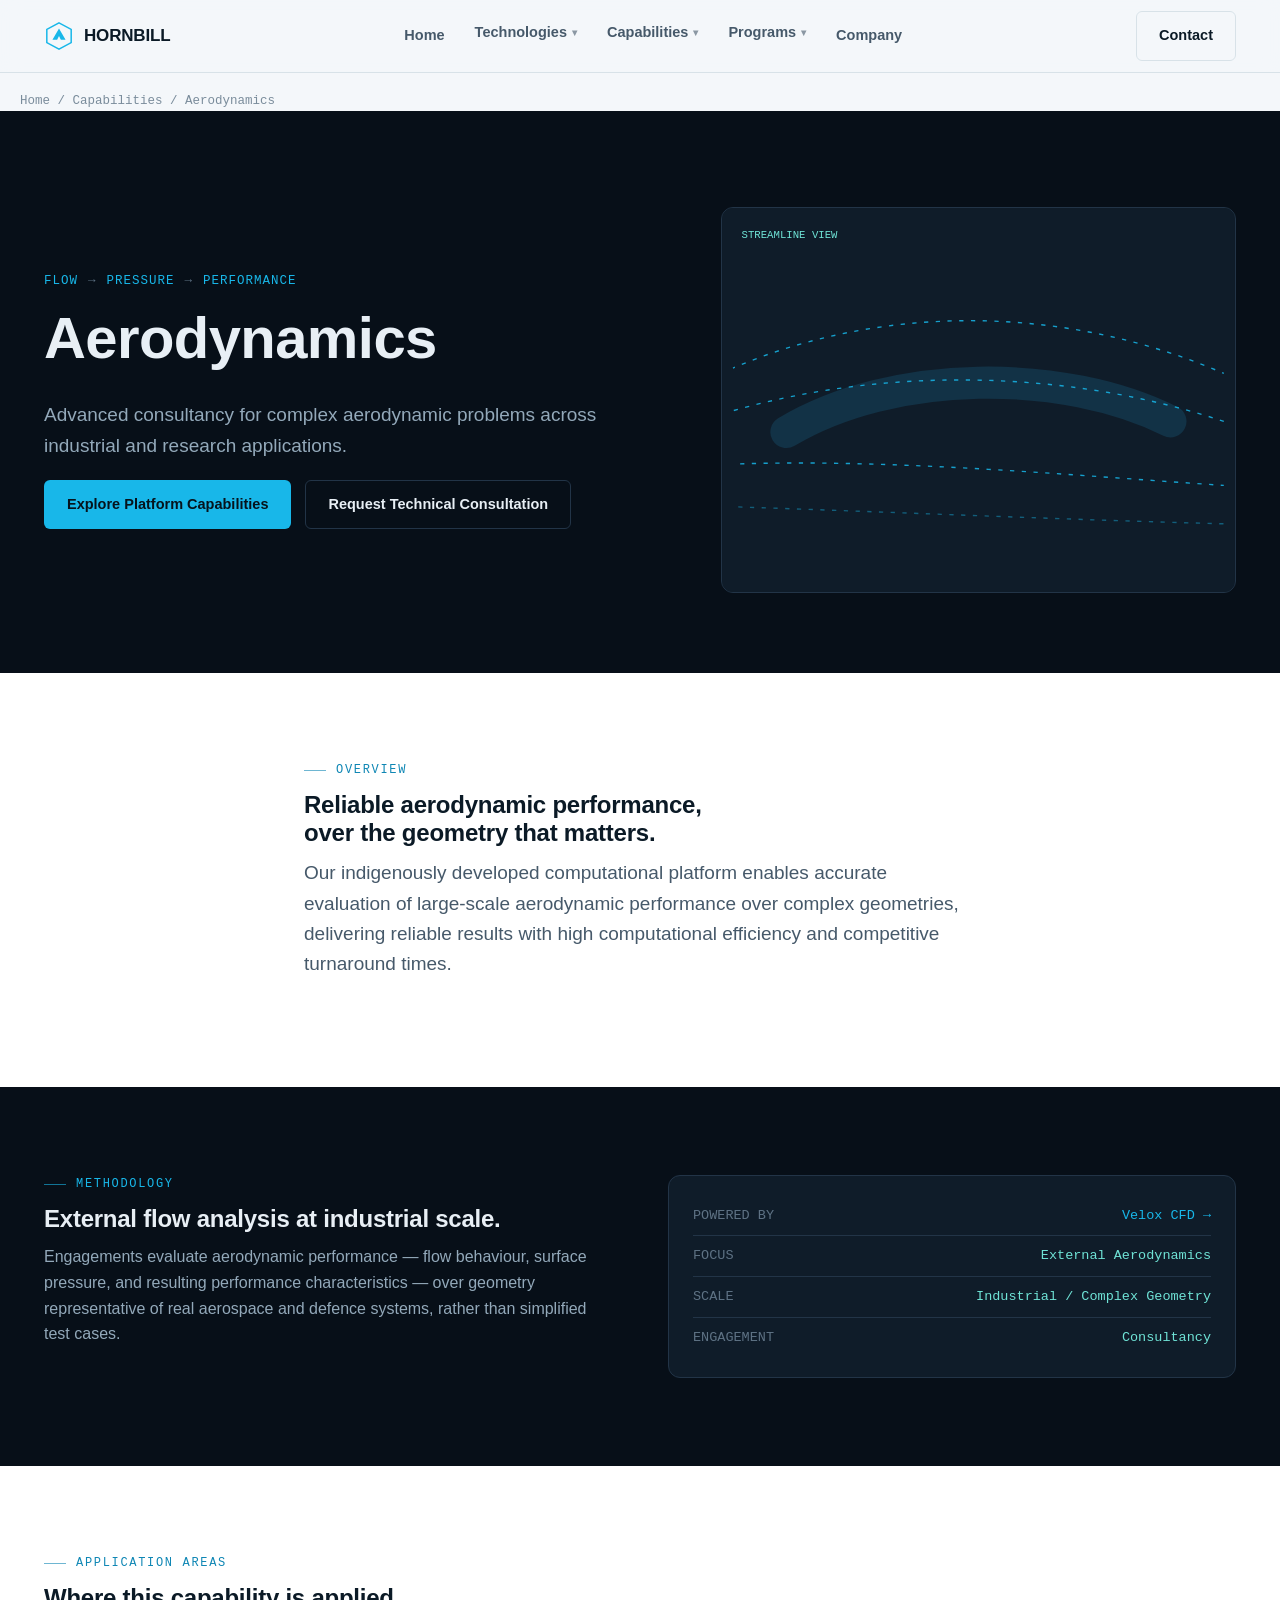
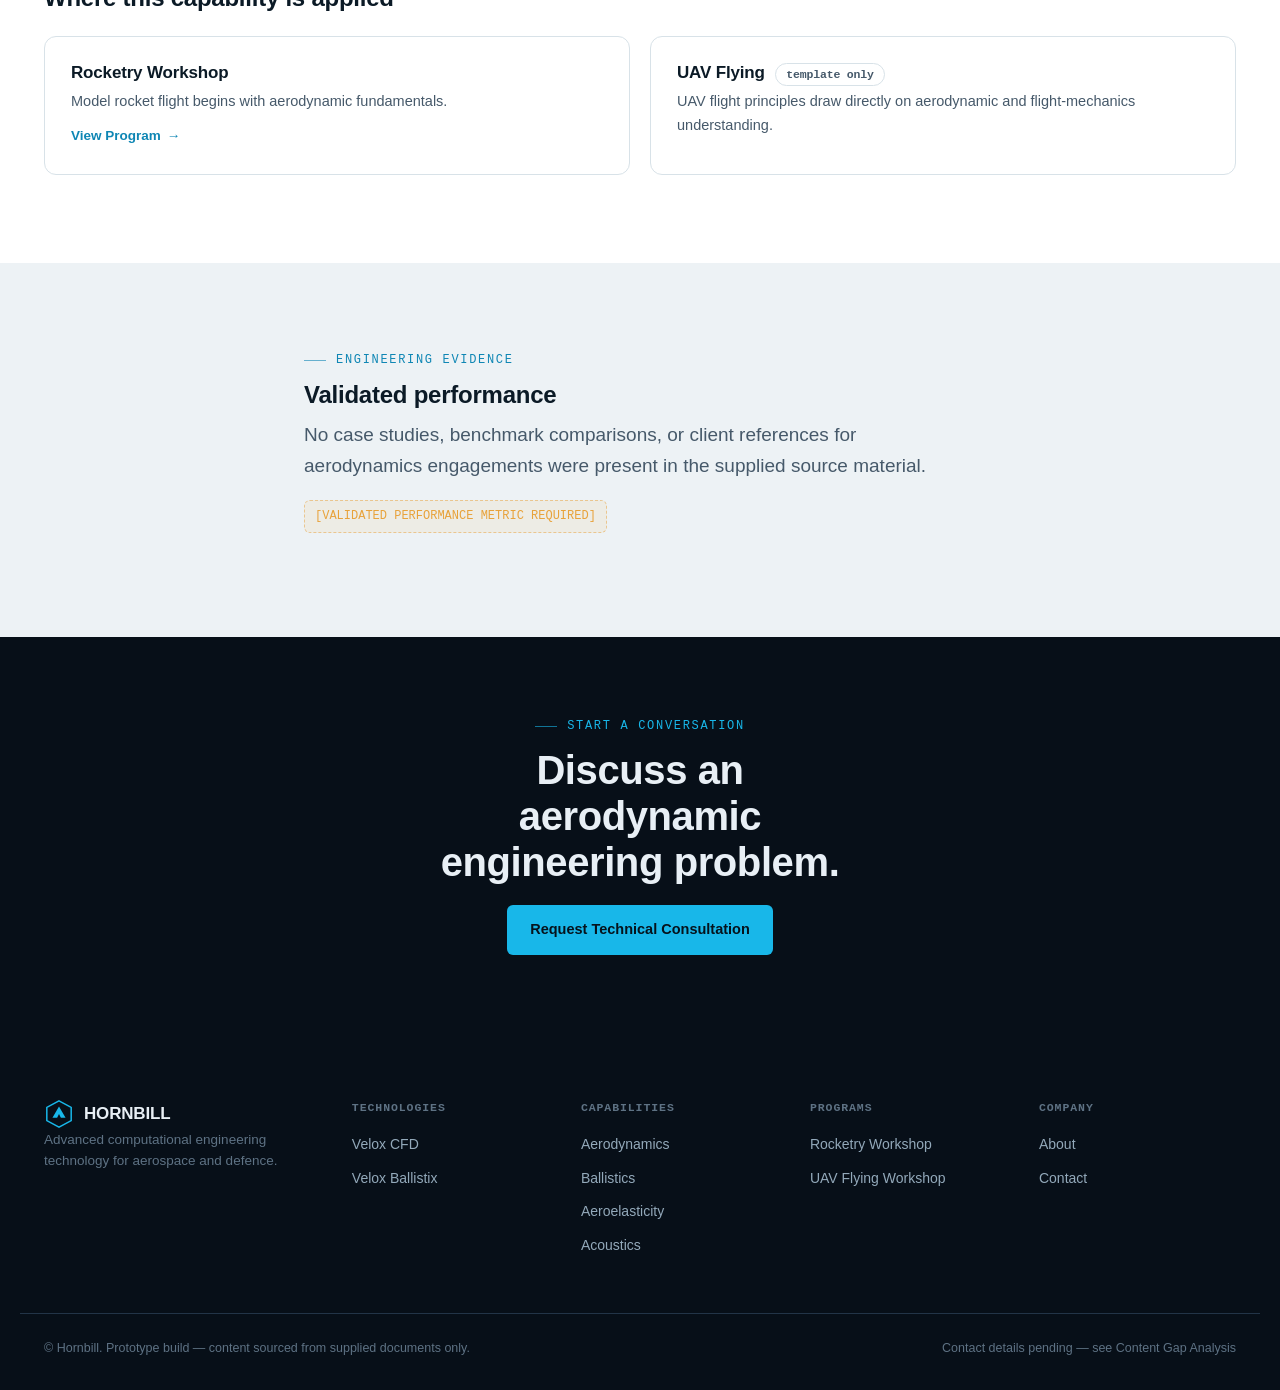
==== aerodynamics.html @ 24c89aa3 "Add files via upload The first commit" ====
<!DOCTYPE html>
<html lang="en">
<head>
<meta charset="UTF-8">
<meta name="viewport" content="width=device-width, initial-scale=1.0">
<title>Aerodynamic Simulation &amp; Consultancy — Hornbill</title>
<meta name="description" content="Advanced consultancy for complex aerodynamic problems across industrial and research applications, powered by the Velox CFD platform.">
<link rel="stylesheet" href="css/style.css">
</head>
<body>

<header class="site-header">
  <div class="container">
    <a class="brand" href="index.html">
      <svg class="mark" viewBox="0 0 32 32" aria-hidden="true">
        <polygon points="16,2 29,9 29,23 16,30 3,23 3,9" fill="none" stroke="#18b7e9" stroke-width="1.6"/>
        <path d="M9 20 L16 8 L23 20 L18 20 L16 16 L14 20 Z" fill="#18b7e9"/>
      </svg>
      <span class="name">HORNBILL</span>
    </a>
    <nav class="primary-nav" aria-label="Primary">
      <ul>
        <li class="nav-item"><a href="index.html">Home</a></li>
        <li class="nav-item">
          <button aria-expanded="false">Technologies <span class="chev">&#9662;</span></button>
          <div class="mega">
            <a class="m-item" href="velox-cfd.html"><span class="m-title">Velox CFD</span><span class="m-desc">High-fidelity external aerodynamic simulation</span></a>
            <div class="m-item is-pending"><span class="m-title">Velox Ballistix <span class="m-soon">template only</span></span><span class="m-desc">Internal ballistics performance prediction</span></div>
            <div class="m-item is-pending"><span class="m-title">Velox Impact <span class="m-soon">content gap</span></span><span class="m-desc">Named in overview deck — no source content supplied</span></div>
          </div>
        </li>
        <li class="nav-item">
          <button aria-expanded="false">Capabilities <span class="chev">&#9662;</span></button>
          <div class="mega">
            <a class="m-item" href="aerodynamics.html"><span class="m-title">Aerodynamics</span><span class="m-desc">Flow &middot; Pressure &middot; Performance</span></a>
            <div class="m-item is-pending"><span class="m-title">Ballistics <span class="m-soon">template only</span></span><span class="m-desc">Internal Behaviour &middot; Performance Prediction</span></div>
            <div class="m-item is-pending"><span class="m-title">Aeroelasticity <span class="m-soon">template only</span></span><span class="m-desc">Fluid &middot; Structure &middot; Interaction</span></div>
            <div class="m-item is-pending"><span class="m-title">Acoustics <span class="m-soon">template only</span></span><span class="m-desc">Source &middot; Propagation &middot; Response</span></div>
          </div>
        </li>
        <li class="nav-item">
          <button aria-expanded="false">Programs <span class="chev">&#9662;</span></button>
          <div class="mega">
            <a class="m-item" href="rocketry.html"><span class="m-title">Rocketry Workshop</span><span class="m-desc">One-day model rocket build &amp; launch</span></a>
            <div class="m-item is-pending"><span class="m-title">UAV Flying Workshop <span class="m-soon">template only</span></span><span class="m-desc">One-day model UAV build &amp; flight</span></div>
          </div>
        </li>
        <li class="nav-item"><a href="company.html">Company</a></li>
      </ul>
    </nav>
    <div class="header-cta">
      <a class="btn btn-outline" href="contact.html">Contact</a>
      <button class="nav-toggle" aria-label="Toggle menu" aria-expanded="false"></button>
    </div>
  </div>
</header>

<main>
  <div class="container breadcrumb"><a href="index.html">Home</a> / <a href="index.html#capabilities">Capabilities</a> / Aerodynamics</div>

  <!-- HERO -->
  <section class="section--dark hero section--tight">
    <div class="container hero-grid">
      <div>
        <div class="m-arc"><span>Flow</span><span>Pressure</span><span>Performance</span></div>
        <h1>Aerodynamics</h1>
        <p class="lede">Advanced consultancy for complex aerodynamic problems across industrial and research applications.</p>
        <div class="btn-row">
          <a class="btn btn-primary" href="#platform-link">Explore Platform Capabilities</a>
          <a class="btn btn-outline" href="contact.html">Request Technical Consultation</a>
        </div>
      </div>
      <div class="visual" aria-hidden="true">
        <svg viewBox="0 0 480 360" width="100%" height="100%" role="img" aria-label="Flow streamlines and pressure contours over an aerodynamic surface">
          <rect width="480" height="360" fill="#0f1c29"/>
          <path d="M60 210 C 160 150, 320 150, 420 200" fill="none" stroke="#123246" stroke-width="30" stroke-linecap="round"/>
          <g fill="none" stroke="#18b7e9" stroke-width="1.3" opacity="0.85">
            <path d="M10 150 C 150 90, 320 90, 470 155" stroke-dasharray="4 7"><animate attributeName="stroke-dashoffset" from="0" to="-22" dur="3.2s" repeatCount="indefinite"/></path>
            <path d="M10 190 C 150 150, 320 150, 470 200" stroke-dasharray="4 7"><animate attributeName="stroke-dashoffset" from="0" to="-22" dur="2.8s" repeatCount="indefinite"/></path>
            <path d="M10 240 C 160 235, 320 250, 470 260" stroke-dasharray="4 7"><animate attributeName="stroke-dashoffset" from="0" to="-22" dur="3.6s" repeatCount="indefinite"/></path>
            <path d="M10 280 C 160 285, 320 292, 470 296" stroke-dasharray="4 7" opacity="0.5"><animate attributeName="stroke-dashoffset" from="0" to="-22" dur="4s" repeatCount="indefinite"/></path>
          </g>
          <text x="18" y="28" fill="#6fe3d6" font-family="ui-monospace,Consolas,monospace" font-size="10">STREAMLINE VIEW</text>
        </svg>
      </div>
    </div>
  </section>

  <!-- LAYER 1 -->
  <section class="section section--panel">
    <div class="container" style="max-width:720px">
      <div class="eyebrow">Overview</div>
      <h2>Reliable aerodynamic performance, over the geometry that matters.</h2>
      <p class="lede">Our indigenously developed computational platform enables accurate evaluation of large-scale aerodynamic performance over complex geometries, delivering reliable results with high computational efficiency and competitive turnaround times.</p>
    </div>
  </section>

  <!-- LAYER 2 / METHODOLOGY -->
  <section class="section section--dark">
    <div class="container two-col">
      <div>
        <div class="eyebrow">Methodology</div>
        <h2>External flow analysis at industrial scale.</h2>
        <p>Engagements evaluate aerodynamic performance — flow behaviour, surface pressure, and resulting performance characteristics — over geometry representative of real aerospace and defence systems, rather than simplified test cases.</p>
      </div>
      <div class="spec-block" id="platform-link">
        <div class="spec-row"><span class="k">POWERED BY</span><span class="v"><a href="velox-cfd.html" style="color:var(--cyan)">Velox CFD →</a></span></div>
        <div class="spec-row"><span class="k">FOCUS</span><span class="v">External Aerodynamics</span></div>
        <div class="spec-row"><span class="k">SCALE</span><span class="v">Industrial / Complex Geometry</span></div>
        <div class="spec-row"><span class="k">ENGAGEMENT</span><span class="v">Consultancy</span></div>
      </div>
    </div>
  </section>

  <!-- APPLICATION AREAS -->
  <section class="section section--panel">
    <div class="container">
      <div class="eyebrow">Application Areas</div>
      <h2>Where this capability is applied</h2>
      <div class="grid cols-2" style="margin-top:24px">
        <a class="card card-link" href="rocketry.html"><h4>Rocketry Workshop</h4><p>Model rocket flight begins with aerodynamic fundamentals.</p><span class="btn-text">View Program</span></a>
        <div class="card"><h4>UAV Flying <span class="tag" style="margin-left:6px">template only</span></h4><p>UAV flight principles draw directly on aerodynamic and flight-mechanics understanding.</p></div>
      </div>
    </div>
  </section>

  <!-- EVIDENCE -->
  <section class="section section--grey">
    <div class="container" style="max-width:720px">
      <div class="eyebrow">Engineering Evidence</div>
      <h2>Validated performance</h2>
      <p class="lede">No case studies, benchmark comparisons, or client references for aerodynamics engagements were present in the supplied source material.</p>
      <p><span class="metric-placeholder">[VALIDATED PERFORMANCE METRIC REQUIRED]</span></p>
    </div>
  </section>

  <section class="section--dark cta-band">
    <div class="container">
      <div class="eyebrow" style="justify-content:center">Start a Conversation</div>
      <h2>Discuss an aerodynamic engineering problem.</h2>
      <div class="btn-row"><a class="btn btn-primary" href="contact.html">Request Technical Consultation</a></div>
    </div>
  </section>
</main>

<footer class="site-footer">
  <div class="container footer-grid">
    <div class="footer-brand">
      <div class="brand" style="color:var(--text-on-dark)">
        <svg class="mark" viewBox="0 0 32 32" aria-hidden="true">
          <polygon points="16,2 29,9 29,23 16,30 3,23 3,9" fill="none" stroke="#18b7e9" stroke-width="1.6"/>
          <path d="M9 20 L16 8 L23 20 L18 20 L16 16 L14 20 Z" fill="#18b7e9"/>
        </svg>
        <span class="name">HORNBILL</span>
      </div>
      <p>Advanced computational engineering technology for aerospace and defence.</p>
    </div>
    <div>
      <h5>Technologies</h5>
      <ul><li><a href="velox-cfd.html">Velox CFD</a></li><li><a href="index.html#technologies">Velox Ballistix</a></li></ul>
    </div>
    <div>
      <h5>Capabilities</h5>
      <ul><li><a href="aerodynamics.html">Aerodynamics</a></li><li><a href="index.html#capabilities">Ballistics</a></li><li><a href="index.html#capabilities">Aeroelasticity</a></li><li><a href="index.html#capabilities">Acoustics</a></li></ul>
    </div>
    <div>
      <h5>Programs</h5>
      <ul><li><a href="rocketry.html">Rocketry Workshop</a></li><li><a href="index.html#technologies">UAV Flying Workshop</a></li></ul>
    </div>
    <div>
      <h5>Company</h5>
      <ul><li><a href="company.html">About</a></li><li><a href="contact.html">Contact</a></li></ul>
    </div>
  </div>
  <div class="container footer-bottom">
    <span>&copy; Hornbill. Prototype build — content sourced from supplied documents only.</span>
    <span>Contact details pending — see Content Gap Analysis</span>
  </div>
</footer>

<script src="js/main.js"></script>
</body>
</html>
---- css/style.css ----
/* ===========================================================
   HORNBILL — Computational Intelligence design system
   =========================================================== */

:root {
  /* Core palette */
  --navy-900: #070f18;
  --navy-800: #0f1c29;
  --navy-700: #16293a;
  --navy-600: #1d3244;
  --graphite: #253340;
  --cyan: #18b7e9;
  --cyan-strong: #0e86b4;
  --turquoise: #6fe3d6;

  --off-white: #f4f7fa;
  --paper: #ffffff;
  --light-grey: #edf2f5;
  --border-light: #d8e2e8;

  --ink: #0b1a26;
  --ink-muted: #46596a;
  --ink-faint: #7a8c9b;

  --text-on-dark: #e8eff5;
  --text-muted-on-dark: #93a9ba;
  --text-faint-on-dark: #5e7284;
  --border-dark: #223447;

  --font-display: ui-sans-serif, "Segoe UI Semibold", "Segoe UI", "Helvetica Neue", Arial, sans-serif;
  --font-body: ui-sans-serif, "Segoe UI", "Helvetica Neue", Arial, sans-serif;
  --font-mono: ui-monospace, "Cascadia Code", "Consolas", "SFMono-Regular", Menlo, monospace;

  --max: 1240px;
  --radius-sm: 6px;
  --radius-md: 12px;
  --radius-pill: 999px;
  --shadow-1: 0 1px 2px rgba(11, 26, 38, 0.06), 0 8px 24px rgba(11, 26, 38, 0.06);
}

* { box-sizing: border-box; }
html, body { overflow-x: hidden; }
html { scroll-behavior: smooth; }
@media (prefers-reduced-motion: reduce) {
  html { scroll-behavior: auto; }
  * { animation-duration: 0.001ms !important; animation-iteration-count: 1 !important; transition-duration: 0.001ms !important; }
}

body {
  margin: 0;
  background: var(--off-white);
  color: var(--ink);
  font-family: var(--font-body);
  line-height: 1.6;
  font-size: 16px;
  -webkit-font-smoothing: antialiased;
}

a { color: inherit; text-decoration: none; }
img, svg { max-width: 100%; display: block; }

h1, h2, h3, h4 {
  font-family: var(--font-display);
  line-height: 1.15;
  letter-spacing: -0.01em;
  margin: 0 0 0.5em;
  text-wrap: balance;
}
p { margin: 0 0 1em; max-width: 62ch; }
ul, ol { padding-left: 1.15em; }
li { margin: 0.35em 0; }

a:focus-visible, button:focus-visible, input:focus-visible, textarea:focus-visible, select:focus-visible {
  outline: 2px solid var(--cyan);
  outline-offset: 2px;
}

.container { max-width: var(--max); margin: 0 auto; padding: 0 24px; }
.section { padding: 88px 0; }
.section--tight { padding: 56px 0; }
.section--dark { background: var(--navy-900); color: var(--text-on-dark); }
.section--dark p, .dark-panel p { color: var(--text-muted-on-dark); }
.section--dark h1, .section--dark h2, .section--dark h3, .section--dark h4,
.dark-panel h1, .dark-panel h2, .dark-panel h3, .dark-panel h4 { color: var(--text-on-dark); }

.dark-panel {
  background: var(--navy-800); border: 1px solid var(--border-dark); border-radius: var(--radius-md);
  padding: 44px 36px; color: var(--text-on-dark);
}
.section--panel { background: var(--paper); }
.section--grey { background: var(--light-grey); }

.eyebrow {
  font-family: var(--font-mono);
  font-size: 12px;
  letter-spacing: 0.14em;
  text-transform: uppercase;
  color: var(--cyan-strong);
  margin: 0 0 0.9em;
  display: flex;
  align-items: center;
  gap: 10px;
}
.section--dark .eyebrow { color: var(--cyan); }
.eyebrow::before { content: ""; width: 22px; height: 1px; background: currentColor; opacity: 0.6; }

.lede { font-size: 19px; color: var(--ink-muted); max-width: 62ch; }
.section--dark .lede { color: var(--text-muted-on-dark); }

/* ---------- Buttons ---------- */
.btn {
  display: inline-flex;
  align-items: center;
  gap: 8px;
  font-family: var(--font-body);
  font-size: 14.5px;
  font-weight: 600;
  padding: 12px 22px;
  border-radius: var(--radius-sm);
  border: 1px solid transparent;
  cursor: pointer;
  transition: background 0.15s ease, border-color 0.15s ease, color 0.15s ease, transform 0.1s ease;
}
.btn:active { transform: translateY(1px); }
.btn-primary { background: var(--cyan); color: #06131c; }
.btn-primary:hover { background: var(--turquoise); }
.btn-outline { border-color: var(--border-light); color: var(--ink); background: transparent; }
.btn-outline:hover { border-color: var(--cyan-strong); color: var(--cyan-strong); }
.section--dark .btn-outline { border-color: var(--border-dark); color: var(--text-on-dark); }
.section--dark .btn-outline:hover { border-color: var(--cyan); color: var(--cyan); }
.btn-text { padding: 0; color: var(--cyan-strong); font-weight: 600; }
.btn-text::after { content: "→"; margin-left: 6px; display: inline-block; transition: transform 0.15s ease; }
.btn-text:hover::after { transform: translateX(3px); }
.section--dark .btn-text { color: var(--cyan); }
.btn-row { display: flex; gap: 14px; flex-wrap: wrap; margin-top: 8px; }

/* ---------- Header ---------- */
.site-header {
  position: sticky; top: 0; z-index: 100;
  background: rgba(244, 247, 250, 0.92);
  backdrop-filter: blur(10px);
  border-bottom: 1px solid var(--border-light);
}
.site-header .container { display: flex; align-items: center; justify-content: space-between; height: 72px; }
.brand { display: flex; align-items: center; gap: 10px; font-family: var(--font-display); font-weight: 700; font-size: 17px; color: var(--ink); }
.brand .mark { width: 30px; height: 30px; flex-shrink: 0; }
.brand .name { letter-spacing: -0.01em; }

.primary-nav { display: flex; align-items: center; gap: 4px; }
.primary-nav > ul { display: flex; list-style: none; margin: 0; padding: 0; gap: 2px; }
.nav-item { position: relative; }
.nav-item > a, .nav-item > button {
  display: flex; align-items: center; gap: 5px;
  background: none; border: none; cursor: pointer;
  font-family: var(--font-body); font-size: 14.5px; font-weight: 600; color: var(--ink-muted);
  padding: 10px 14px; border-radius: var(--radius-sm);
}
.nav-item > a:hover, .nav-item > button:hover, .nav-item.is-open > button { color: var(--ink); background: var(--light-grey); }
.nav-item .chev { font-size: 10px; opacity: 0.6; transition: transform 0.15s ease; }
.nav-item.is-open .chev { transform: rotate(180deg); }

.mega {
  position: absolute; top: calc(100% + 10px); left: 0;
  min-width: 340px; background: var(--paper); border: 1px solid var(--border-light);
  border-radius: var(--radius-md); box-shadow: var(--shadow-1);
  padding: 10px; display: none; z-index: 50;
}
.nav-item.is-open .mega { display: block; }
.mega a { display: block; padding: 12px 14px; border-radius: var(--radius-sm); }
.mega a:hover { background: var(--light-grey); }
.mega .m-title { font-size: 14.5px; font-weight: 700; color: var(--ink); display: flex; align-items: center; gap: 8px; }
.mega .m-desc { font-size: 12.5px; color: var(--ink-faint); margin-top: 2px; }
.mega .m-item.is-pending { padding: 12px 14px; cursor: default; }
.mega .m-item.is-pending:hover { background: none; }
.mega .m-item.is-pending .m-title { color: var(--ink-faint); }
.m-soon { font-family: var(--font-mono); font-size: 9.5px; letter-spacing: 0.06em; text-transform: uppercase; color: #b5721a; background: rgba(232, 162, 58, 0.14); border: 1px solid rgba(232, 162, 58, 0.35); border-radius: var(--radius-pill); padding: 1px 7px; }

.header-cta { display: flex; align-items: center; gap: 10px; }
.nav-toggle { display: none; background: none; border: 1px solid var(--border-light); border-radius: var(--radius-sm); width: 40px; height: 40px; cursor: pointer; }
.nav-toggle span, .nav-toggle::before, .nav-toggle::after { content: ""; display: block; width: 18px; height: 2px; background: var(--ink); margin: 0 auto; }
.nav-toggle::before { margin-bottom: 4px; }
.nav-toggle::after { margin-top: 4px; }

/* ---------- Breadcrumb ---------- */
.breadcrumb { font-family: var(--font-mono); font-size: 12.5px; color: var(--ink-faint); padding: 18px 0 0; }
.breadcrumb a { color: var(--ink-faint); }
.breadcrumb a:hover { color: var(--cyan-strong); }
.section--dark .breadcrumb { color: var(--text-faint-on-dark); }

/* ---------- Hero ---------- */
.hero { position: relative; overflow: hidden; padding: 96px 0 80px; }
.hero-grid { display: grid; grid-template-columns: 1.1fr 0.9fr; gap: 48px; align-items: center; }
.hero h1 { font-size: clamp(34px, 4.6vw, 58px); }
.hero .visual { border-radius: var(--radius-md); overflow: hidden; border: 1px solid var(--border-dark); background: var(--navy-800); aspect-ratio: 4/3; }
.section--dark .hero .visual { border-color: var(--border-dark); }
.hero-field { padding-top: 8px; }
.hero-field .k { font-family: var(--font-mono); font-size: 11px; letter-spacing: 0.08em; text-transform: uppercase; color: var(--text-faint-on-dark); }
.hero-field .v { font-size: 14px; margin-top: 3px; }

/* ---------- Cards / grids ---------- */
.grid { display: grid; gap: 20px; }
.grid.cols-2 { grid-template-columns: repeat(auto-fit, minmax(260px, 1fr)); }
.grid.cols-3 { grid-template-columns: repeat(auto-fit, minmax(220px, 1fr)); }
.grid.cols-4 { grid-template-columns: repeat(auto-fit, minmax(180px, 1fr)); }

.card {
  background: var(--paper); border: 1px solid var(--border-light); border-radius: var(--radius-md);
  padding: 26px 26px; transition: border-color 0.15s ease, transform 0.15s ease;
}
.card:hover { border-color: var(--cyan-strong); }
.card h3, .card h4 { font-size: 17px; margin-bottom: 8px; }
.card p { color: var(--ink-muted); font-size: 14.5px; margin-bottom: 0.6em; }
.section--dark .card { background: var(--navy-800); border-color: var(--border-dark); }
.section--dark .card:hover { border-color: var(--cyan); }
.section--dark .card p { color: var(--text-muted-on-dark); }

.card-link { display: block; }
.card-link .btn-text { margin-top: 10px; font-size: 13.5px; }

/* ---------- Capability module (alternating, not a card grid) ---------- */
.module { display: grid; grid-template-columns: 1fr 1fr; gap: 56px; align-items: center; padding: 64px 0; border-top: 1px solid var(--border-dark); }
.module:first-of-type { border-top: none; }
.module.flip .m-copy { order: 2; }
.module.flip .m-visual { order: 1; }
.m-arc { font-family: var(--font-mono); font-size: 12.5px; letter-spacing: 0.08em; text-transform: uppercase; color: var(--cyan); display: flex; gap: 10px; margin-bottom: 14px; }
.m-arc span:not(:last-child)::after { content: "→"; margin-left: 10px; color: var(--text-faint-on-dark); }
.module h3 { font-size: 26px; }
.m-visual { border-radius: var(--radius-md); overflow: hidden; border: 1px solid var(--border-dark); background: var(--navy-800); aspect-ratio: 5/4; }

/* ---------- Workflow diagram ---------- */
.workflow { display: flex; gap: 0; overflow-x: auto; padding: 8px 0 18px; margin-top: 32px; }
.wf-node { flex: 1 0 150px; text-align: center; position: relative; padding: 0 10px; }
.wf-node .dot { width: 14px; height: 14px; border-radius: 50%; background: var(--navy-800); border: 2px solid var(--cyan); margin: 0 auto 14px; position: relative; z-index: 2; }
.wf-node .label { font-family: var(--font-mono); font-size: 12.5px; color: var(--text-on-dark); line-height: 1.35; }
.wf-node::before { content: ""; position: absolute; top: 6px; left: -50%; width: 100%; height: 2px; background: var(--border-dark); z-index: 1; }
.wf-node:first-child::before { display: none; }
.wf-pulse { position: absolute; top: 5px; left: 0; width: 8px; height: 4px; border-radius: 2px; background: var(--cyan); animation: pulseMove 5s linear infinite; }
@keyframes pulseMove { 0% { left: 0%; opacity: 0; } 5% { opacity: 1; } 95% { opacity: 1; } 100% { left: 100%; opacity: 0; } }
@media (prefers-reduced-motion: reduce) { .wf-pulse { display: none; } }

/* ---------- Spec block ---------- */
.spec-block { font-family: var(--font-mono); font-size: 13.5px; background: var(--navy-800); border: 1px solid var(--border-dark); border-radius: var(--radius-md); padding: 20px 24px; }
.spec-row { display: flex; justify-content: space-between; gap: 20px; padding: 9px 0; border-bottom: 1px solid var(--border-dark); }
.spec-row:last-child { border-bottom: none; }
.spec-row .k { color: var(--text-faint-on-dark); }
.spec-row .v { color: var(--turquoise); text-align: right; }

.metric-placeholder {
  font-family: var(--font-mono); font-size: 12px; color: #e8a23a;
  border: 1px dashed rgba(232, 162, 58, 0.5); background: rgba(232, 162, 58, 0.08);
  border-radius: var(--radius-sm); padding: 6px 10px; display: inline-block;
}

/* ---------- Reveal on scroll ----------
   Visible by default (progressive enhancement): JS only opts an element
   into the pending/hidden state once it has confirmed it can also reveal
   it again, so content never gets stuck invisible if JS fails to run. */
.reveal { transition: opacity 0.6s ease, transform 0.6s ease; }
.reveal.is-pending { opacity: 0; transform: translateY(14px); }
.reveal.is-visible { opacity: 1; transform: none; }
@media (prefers-reduced-motion: reduce) { .reveal { opacity: 1 !important; transform: none !important; transition: none; } }

/* ---------- CTA band ---------- */
.cta-band { text-align: center; padding: 80px 0; }
.cta-band h2 { font-size: clamp(26px, 3.6vw, 40px); max-width: 20ch; margin: 0 auto 0.5em; }
.cta-band .btn-row { justify-content: center; }

/* ---------- Footer ---------- */
.site-footer { background: var(--navy-900); color: var(--text-muted-on-dark); padding: 64px 0 32px; }
.footer-grid { display: grid; grid-template-columns: 1.4fr repeat(4, 1fr); gap: 32px; }
.footer-grid h5 { font-family: var(--font-mono); font-size: 11.5px; letter-spacing: 0.08em; text-transform: uppercase; color: var(--text-faint-on-dark); margin: 0 0 14px; }
.footer-grid ul { list-style: none; padding: 0; margin: 0; }
.footer-grid li { margin: 8px 0; }
.footer-grid a { color: var(--text-muted-on-dark); font-size: 14px; }
.footer-grid a:hover { color: var(--cyan); }
.footer-brand p { color: var(--text-faint-on-dark); font-size: 13.5px; max-width: 32ch; }
.footer-bottom { margin-top: 48px; padding-top: 24px; border-top: 1px solid var(--border-dark); font-size: 12.5px; color: var(--text-faint-on-dark); display: flex; justify-content: space-between; flex-wrap: wrap; gap: 10px; }

/* ---------- Forms ---------- */
.form-field { margin-bottom: 20px; }
.form-field label { display: block; font-size: 13px; font-weight: 600; margin-bottom: 6px; color: var(--ink); }
.section--dark .form-field label { color: var(--text-on-dark); }
.form-field input, .form-field select, .form-field textarea {
  width: 100%; font-family: var(--font-body); font-size: 15px; padding: 12px 14px;
  border: 1px solid var(--border-light); border-radius: var(--radius-sm); background: var(--paper); color: var(--ink);
}
.form-field textarea { min-height: 130px; resize: vertical; }
.form-field .hint { font-size: 12.5px; color: var(--ink-faint); margin-top: 5px; }
.section--dark .form-field .hint { color: var(--text-faint-on-dark); }

.form-status {
  background: var(--paper); border: 1px solid var(--border-light); border-left: 3px solid var(--cyan-strong);
  border-radius: var(--radius-md); padding: 22px 24px;
}
.form-status h3 { font-size: 17px; margin-bottom: 6px; }
.form-status p { color: var(--ink-muted); margin-bottom: 0; }

/* ---------- Two-col layout ---------- */
.two-col { display: grid; grid-template-columns: 1fr 1fr; gap: 56px; align-items: start; }

/* ---------- Utilities ---------- */
.tag { font-family: var(--font-mono); font-size: 11.5px; padding: 4px 10px; border-radius: var(--radius-pill); border: 1px solid var(--border-light); color: var(--ink-muted); }
.section--dark .tag { border-color: var(--border-dark); color: var(--text-muted-on-dark); }
.mt-0 { margin-top: 0 !important; }

/* ---------- Responsive ---------- */
@media (max-width: 960px) {
  .hero-grid, .module, .two-col { grid-template-columns: 1fr; }
  .module.flip .m-copy, .module.flip .m-visual { order: unset; }
  .footer-grid { grid-template-columns: repeat(2, 1fr); }
}
@media (max-width: 780px) {
  .primary-nav { position: fixed; top: 72px; left: 0; width: 100%; height: calc(100vh - 72px); height: calc(100dvh - 72px);
    background: var(--paper); flex-direction: column;
    align-items: stretch; padding: 20px; overflow-y: auto; transform: translateX(100%); transition: transform 0.2s ease; }
  .primary-nav.is-open { transform: translateX(0); }
  .primary-nav > ul { flex-direction: column; width: 100%; }
  .nav-item { width: 100%; }
  .nav-item > a, .nav-item > button { width: 100%; justify-content: space-between; font-size: 16px; padding: 14px 10px; }
  .mega { position: static; box-shadow: none; margin-top: 4px; }
  .nav-toggle { display: block; }
  .header-cta .btn-outline { display: none; }
  .grid.cols-4 { grid-template-columns: repeat(2, 1fr); }
  .footer-grid { grid-template-columns: 1fr; }
}
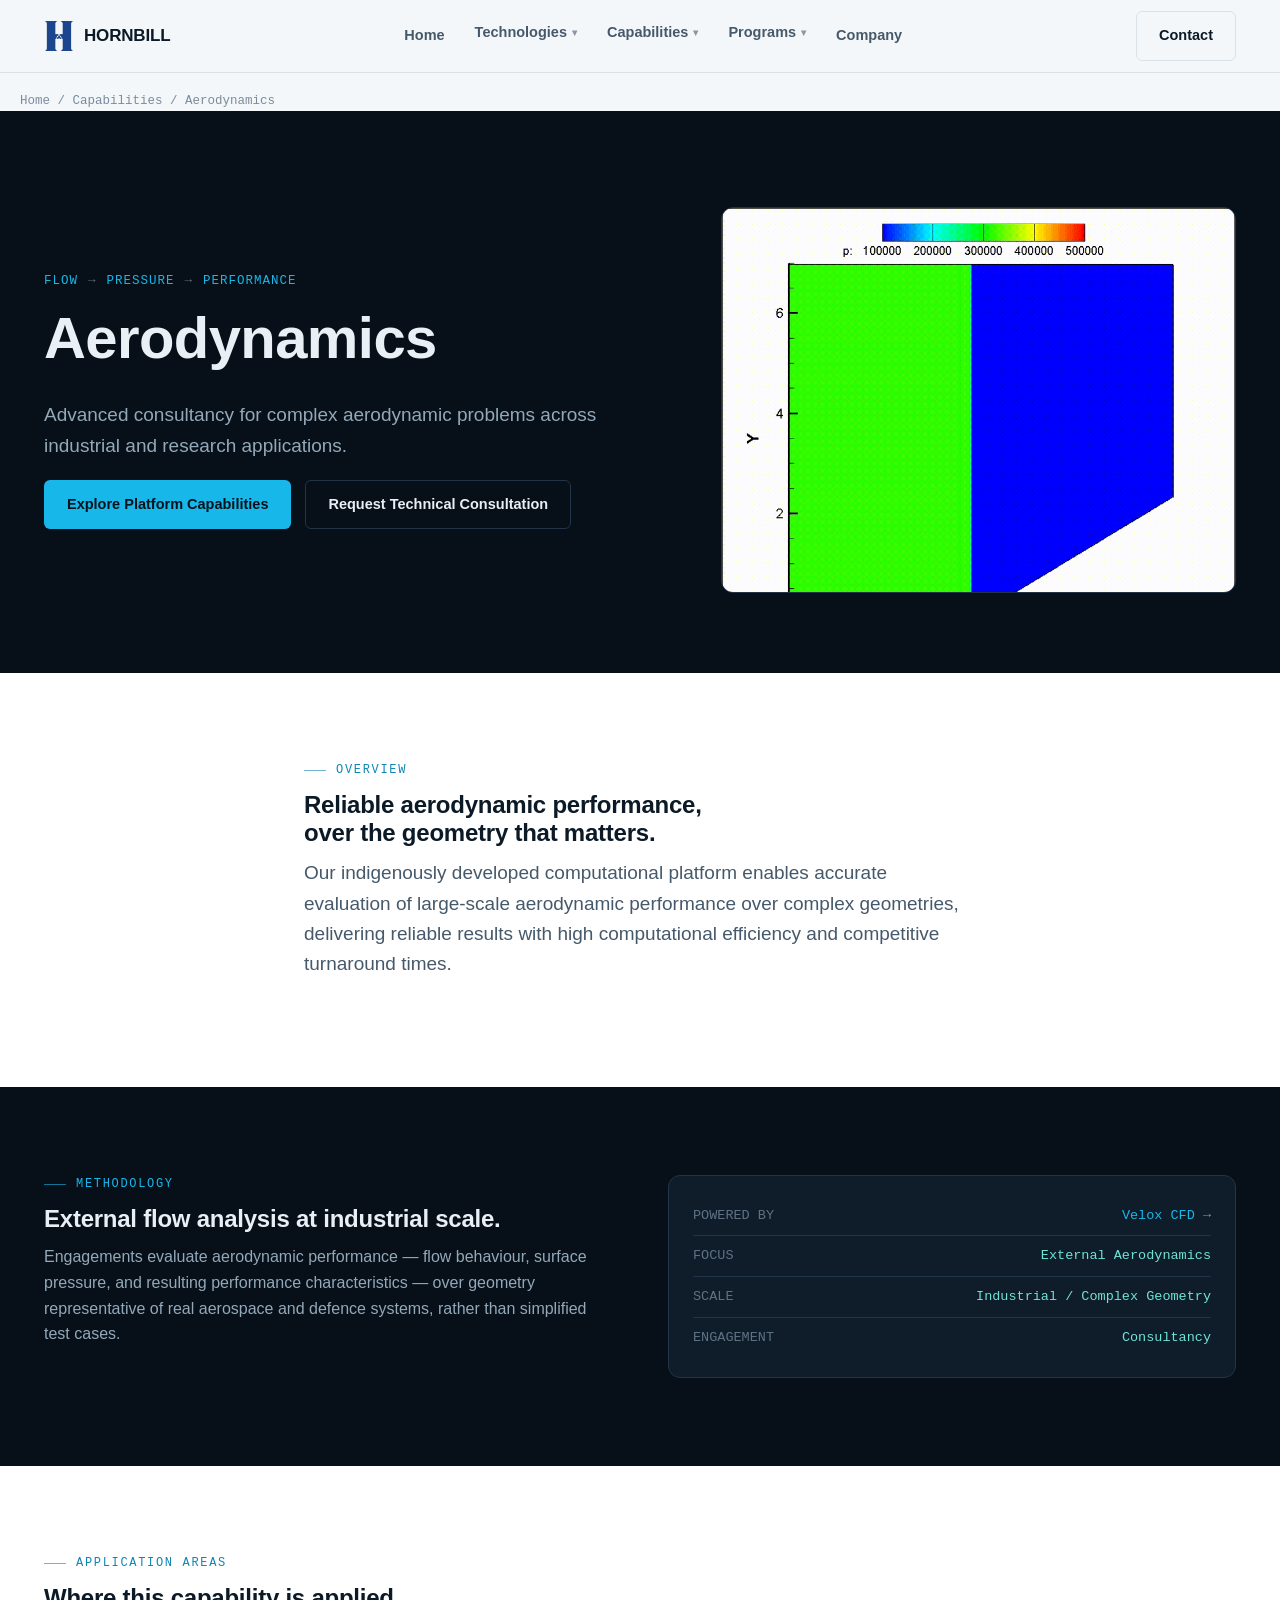
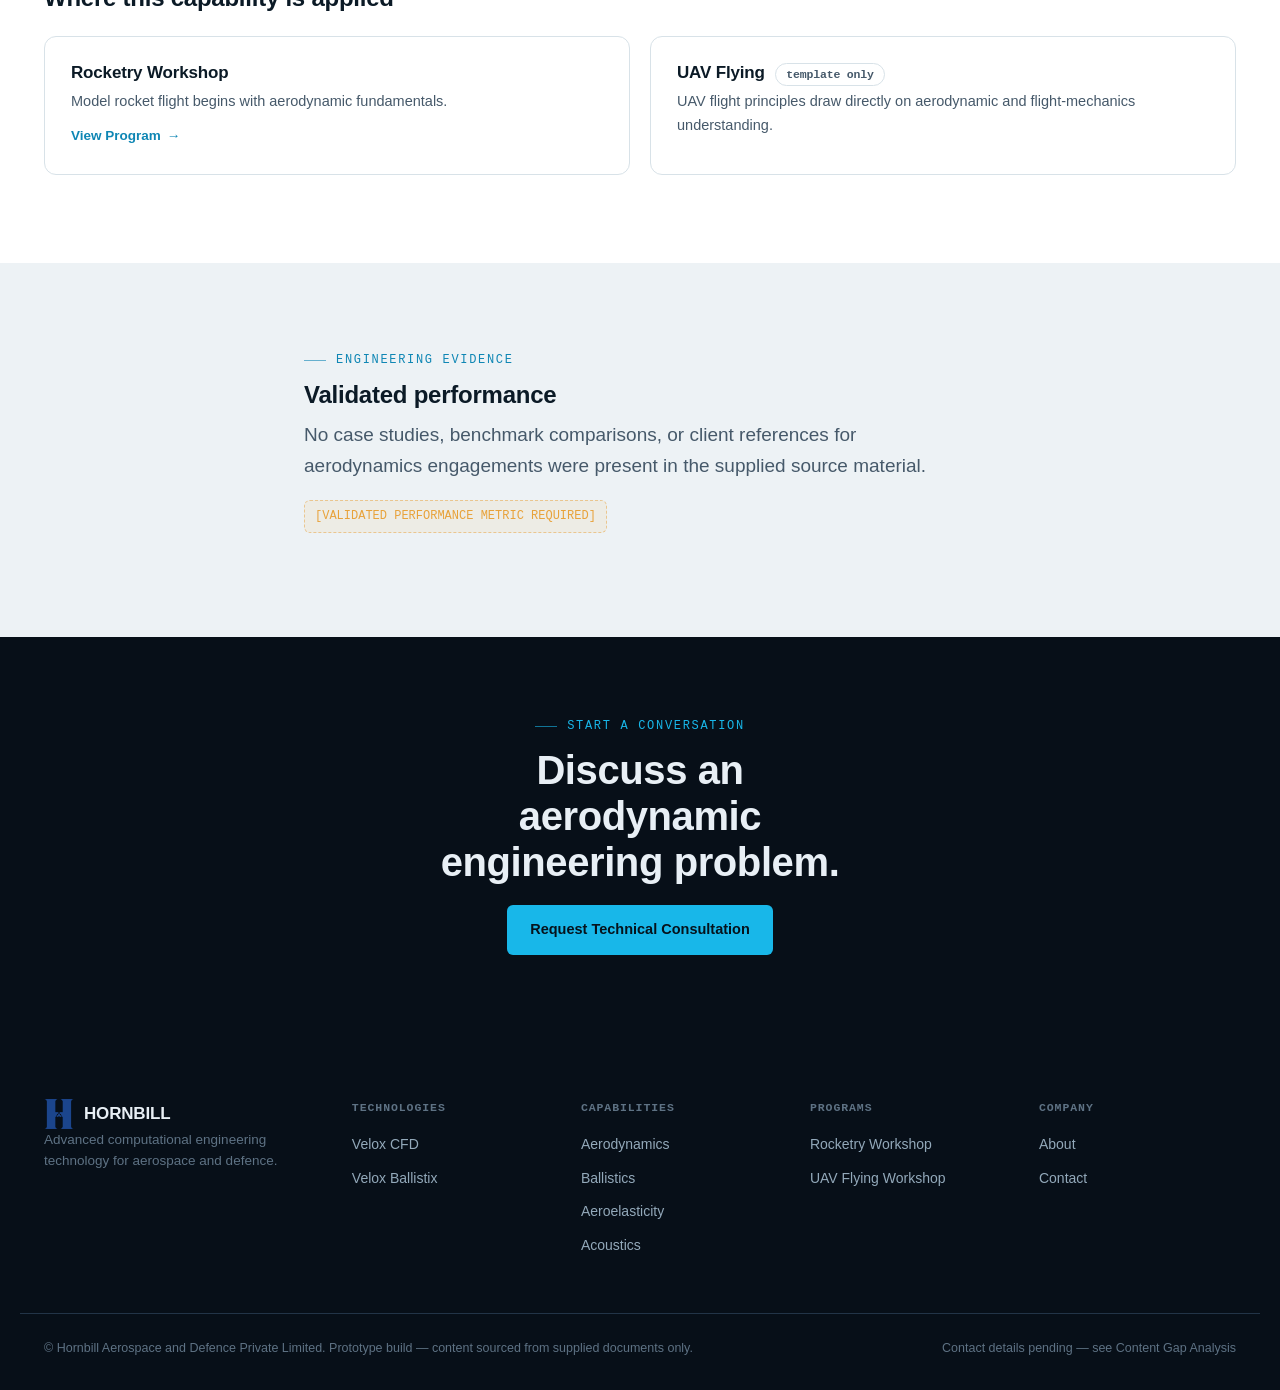
==== commit 5039623f: "Add files via upload" ====
--- a/aerodynamics.html
+++ b/aerodynamics.html
@@ -12,10 +12,7 @@
 <header class="site-header">
   <div class="container">
     <a class="brand" href="index.html">
-      <svg class="mark" viewBox="0 0 32 32" aria-hidden="true">
-        <polygon points="16,2 29,9 29,23 16,30 3,23 3,9" fill="none" stroke="#18b7e9" stroke-width="1.6"/>
-        <path d="M9 20 L16 8 L23 20 L18 20 L16 16 L14 20 Z" fill="#18b7e9"/>
-      </svg>
+      <img class="mark" src="Assets/Logo.png" alt="" width="28" height="28">
       <span class="name">HORNBILL</span>
     </a>
     <nav class="primary-nav" aria-label="Primary">
@@ -70,18 +67,9 @@
           <a class="btn btn-outline" href="contact.html">Request Technical Consultation</a>
         </div>
       </div>
-      <div class="visual" aria-hidden="true">
-        <svg viewBox="0 0 480 360" width="100%" height="100%" role="img" aria-label="Flow streamlines and pressure contours over an aerodynamic surface">
-          <rect width="480" height="360" fill="#0f1c29"/>
-          <path d="M60 210 C 160 150, 320 150, 420 200" fill="none" stroke="#123246" stroke-width="30" stroke-linecap="round"/>
-          <g fill="none" stroke="#18b7e9" stroke-width="1.3" opacity="0.85">
-            <path d="M10 150 C 150 90, 320 90, 470 155" stroke-dasharray="4 7"><animate attributeName="stroke-dashoffset" from="0" to="-22" dur="3.2s" repeatCount="indefinite"/></path>
-            <path d="M10 190 C 150 150, 320 150, 470 200" stroke-dasharray="4 7"><animate attributeName="stroke-dashoffset" from="0" to="-22" dur="2.8s" repeatCount="indefinite"/></path>
-            <path d="M10 240 C 160 235, 320 250, 470 260" stroke-dasharray="4 7"><animate attributeName="stroke-dashoffset" from="0" to="-22" dur="3.6s" repeatCount="indefinite"/></path>
-            <path d="M10 280 C 160 285, 320 292, 470 296" stroke-dasharray="4 7" opacity="0.5"><animate attributeName="stroke-dashoffset" from="0" to="-22" dur="4s" repeatCount="indefinite"/></path>
-          </g>
-          <text x="18" y="28" fill="#6fe3d6" font-family="ui-monospace,Consolas,monospace" font-size="10">STREAMLINE VIEW</text>
-        </svg>
+      <div class="visual">
+        <img src="Assets/aerodynamics.gif" alt="CFD simulation showing a pressure field over a wedge geometry, from a Hornbill aerodynamic solver" loading="lazy">
+        <span class="figcaption">VELOX CFD &middot; PRESSURE FIELD</span>
       </div>
     </div>
   </section>
@@ -147,10 +135,7 @@
   <div class="container footer-grid">
     <div class="footer-brand">
       <div class="brand" style="color:var(--text-on-dark)">
-        <svg class="mark" viewBox="0 0 32 32" aria-hidden="true">
-          <polygon points="16,2 29,9 29,23 16,30 3,23 3,9" fill="none" stroke="#18b7e9" stroke-width="1.6"/>
-          <path d="M9 20 L16 8 L23 20 L18 20 L16 16 L14 20 Z" fill="#18b7e9"/>
-        </svg>
+        <img class="mark" src="Assets/Logo.png" alt="" width="28" height="28">
         <span class="name">HORNBILL</span>
       </div>
       <p>Advanced computational engineering technology for aerospace and defence.</p>
@@ -173,7 +158,7 @@
     </div>
   </div>
   <div class="container footer-bottom">
-    <span>&copy; Hornbill. Prototype build — content sourced from supplied documents only.</span>
+    <span>&copy; Hornbill Aerospace and Defence Private Limited. Prototype build — content sourced from supplied documents only.</span>
     <span>Contact details pending — see Content Gap Analysis</span>
   </div>
 </footer>
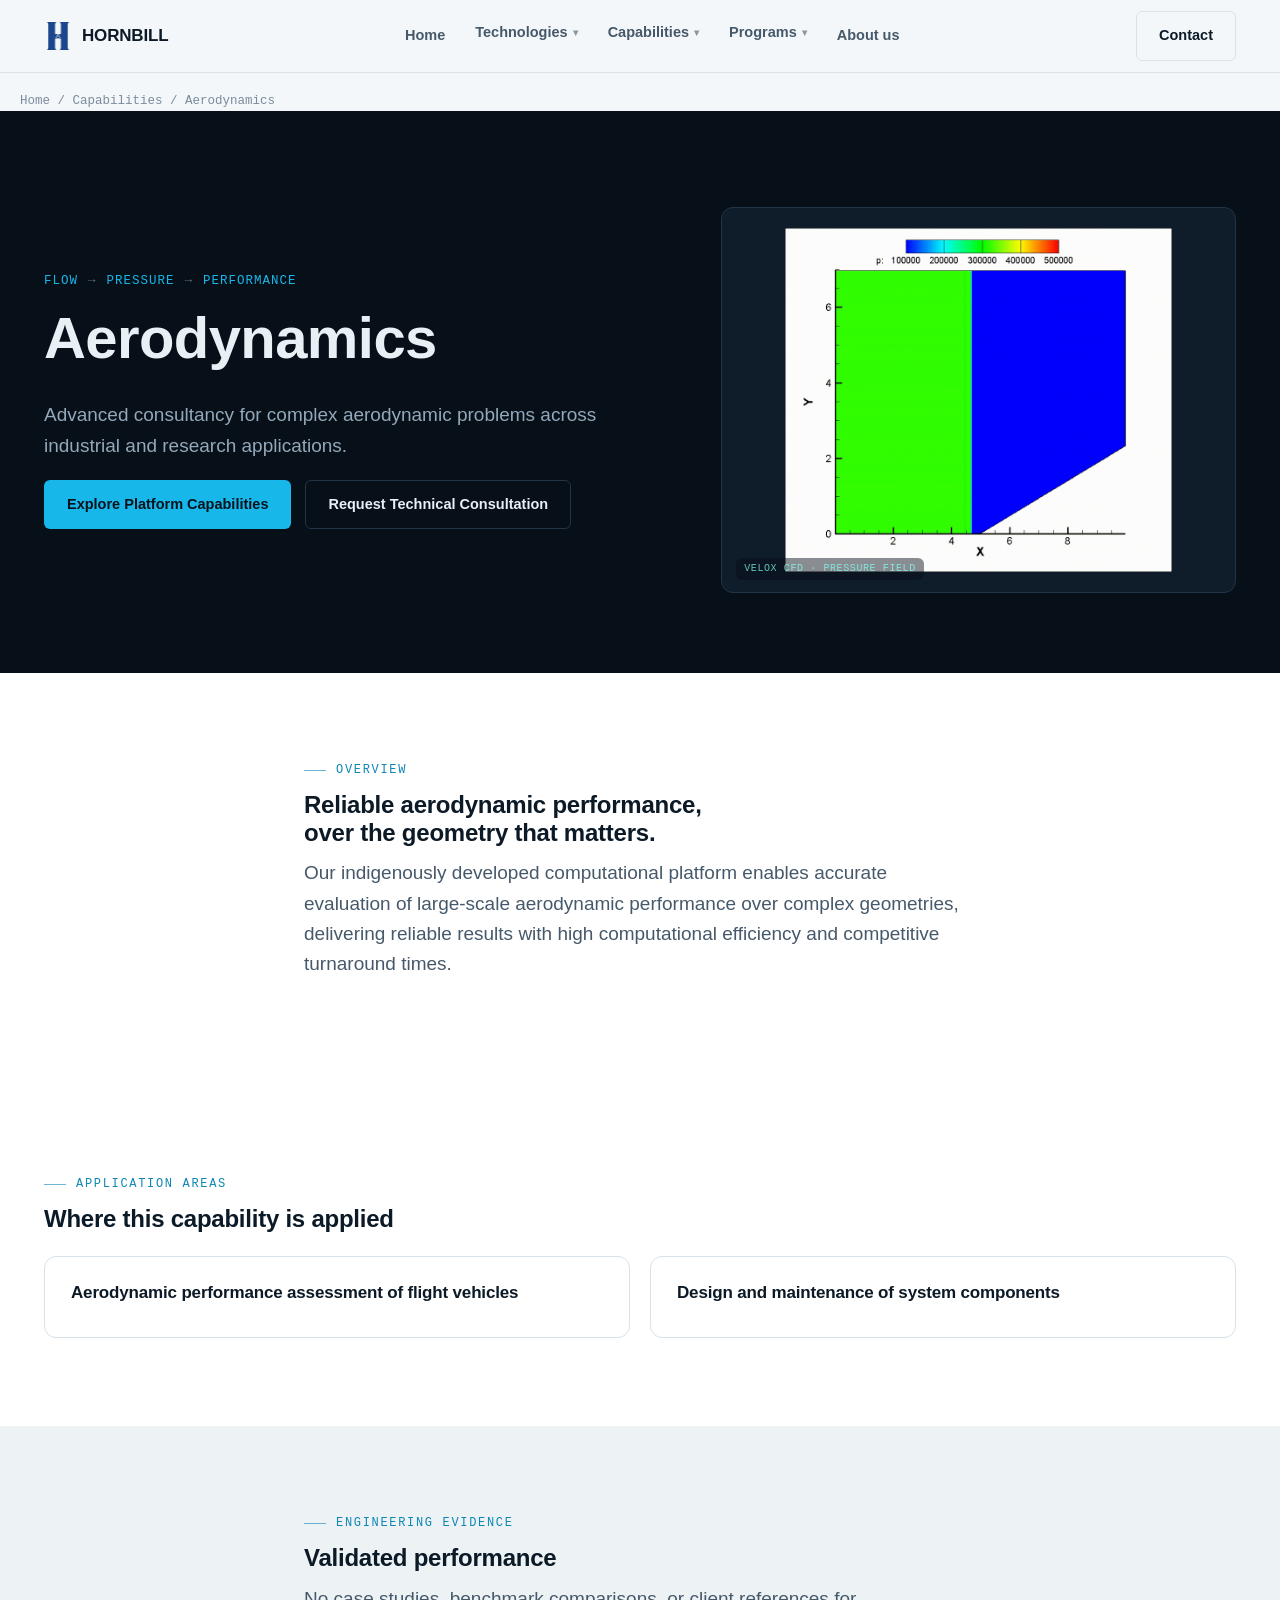
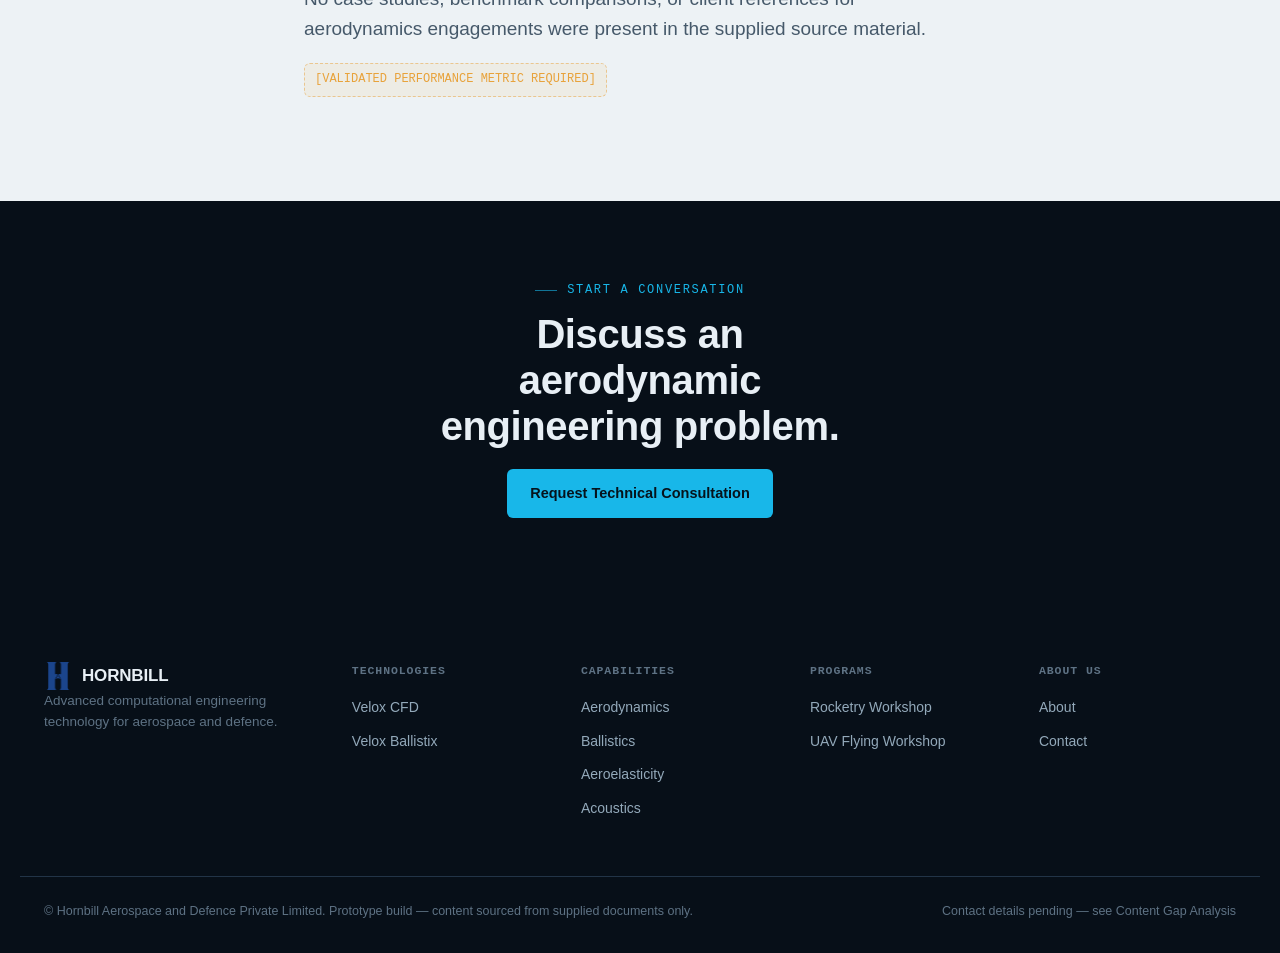
==== commit a0133e1b: "Update aerodynamics.html" ====
--- a/aerodynamics.html
+++ b/aerodynamics.html
@@ -42,7 +42,7 @@
             <div class="m-item is-pending"><span class="m-title">UAV Flying Workshop <span class="m-soon">template only</span></span><span class="m-desc">One-day model UAV build &amp; flight</span></div>
           </div>
         </li>
-        <li class="nav-item"><a href="company.html">Company</a></li>
+        <li class="nav-item"><a href="company.html">About us</a></li>
       </ul>
     </nav>
     <div class="header-cta">
@@ -83,31 +83,14 @@
     </div>
   </section>
 
-  <!-- LAYER 2 / METHODOLOGY -->
-  <section class="section section--dark">
-    <div class="container two-col">
-      <div>
-        <div class="eyebrow">Methodology</div>
-        <h2>External flow analysis at industrial scale.</h2>
-        <p>Engagements evaluate aerodynamic performance — flow behaviour, surface pressure, and resulting performance characteristics — over geometry representative of real aerospace and defence systems, rather than simplified test cases.</p>
-      </div>
-      <div class="spec-block" id="platform-link">
-        <div class="spec-row"><span class="k">POWERED BY</span><span class="v"><a href="velox-cfd.html" style="color:var(--cyan)">Velox CFD →</a></span></div>
-        <div class="spec-row"><span class="k">FOCUS</span><span class="v">External Aerodynamics</span></div>
-        <div class="spec-row"><span class="k">SCALE</span><span class="v">Industrial / Complex Geometry</span></div>
-        <div class="spec-row"><span class="k">ENGAGEMENT</span><span class="v">Consultancy</span></div>
-      </div>
-    </div>
-  </section>
-
   <!-- APPLICATION AREAS -->
   <section class="section section--panel">
     <div class="container">
       <div class="eyebrow">Application Areas</div>
       <h2>Where this capability is applied</h2>
       <div class="grid cols-2" style="margin-top:24px">
-        <a class="card card-link" href="rocketry.html"><h4>Rocketry Workshop</h4><p>Model rocket flight begins with aerodynamic fundamentals.</p><span class="btn-text">View Program</span></a>
-        <div class="card"><h4>UAV Flying <span class="tag" style="margin-left:6px">template only</span></h4><p>UAV flight principles draw directly on aerodynamic and flight-mechanics understanding.</p></div>
+        <div class="card"><h4>Aerodynamic performance assessment of flight vehicles</h4></div>
+        <div class="card"><h4>Design and maintenance of system components</h4></div>
       </div>
     </div>
   </section>
@@ -153,7 +136,7 @@
       <ul><li><a href="rocketry.html">Rocketry Workshop</a></li><li><a href="index.html#technologies">UAV Flying Workshop</a></li></ul>
     </div>
     <div>
-      <h5>Company</h5>
+      <h5>About us</h5>
       <ul><li><a href="company.html">About</a></li><li><a href="contact.html">Contact</a></li></ul>
     </div>
   </div>
--- a/css/style.css
+++ b/css/style.css
@@ -143,7 +143,7 @@
 }
 .site-header .container { display: flex; align-items: center; justify-content: space-between; height: 72px; }
 .brand { display: flex; align-items: center; gap: 10px; font-family: var(--font-display); font-weight: 700; font-size: 17px; color: var(--ink); }
-.brand .mark { width: 30px; height: 30px; flex-shrink: 0; }
+.brand .mark { width: 28px; height: 28px; flex-shrink: 0; object-fit: contain; }
 .brand .name { letter-spacing: -0.01em; }
 
 .primary-nav { display: flex; align-items: center; gap: 4px; }
@@ -226,6 +226,18 @@
 .m-arc span:not(:last-child)::after { content: "→"; margin-left: 10px; color: var(--text-faint-on-dark); }
 .module h3 { font-size: 26px; }
 .m-visual { border-radius: var(--radius-md); overflow: hidden; border: 1px solid var(--border-dark); background: var(--navy-800); aspect-ratio: 5/4; }
+
+/* Real simulation media (photos/GIFs/PNGs from Assets) sit letterboxed inside the
+   dark instrument-panel visuals, alongside the hand-drawn SVG motifs used elsewhere. */
+.visual img, .m-visual img {
+  width: 100%; height: 100%; object-fit: contain; padding: 20px; box-sizing: border-box;
+}
+.visual .figcaption, .m-visual .figcaption {
+  position: absolute; left: 14px; bottom: 12px; font-family: var(--font-mono); font-size: 10px;
+  letter-spacing: 0.06em; text-transform: uppercase; color: var(--turquoise); opacity: 0.85;
+  background: rgba(7, 15, 24, 0.55); padding: 3px 8px; border-radius: var(--radius-sm);
+}
+.visual, .m-visual { position: relative; }
 
 /* ---------- Workflow diagram ---------- */
 .workflow { display: flex; gap: 0; overflow-x: auto; padding: 8px 0 18px; margin-top: 32px; }
